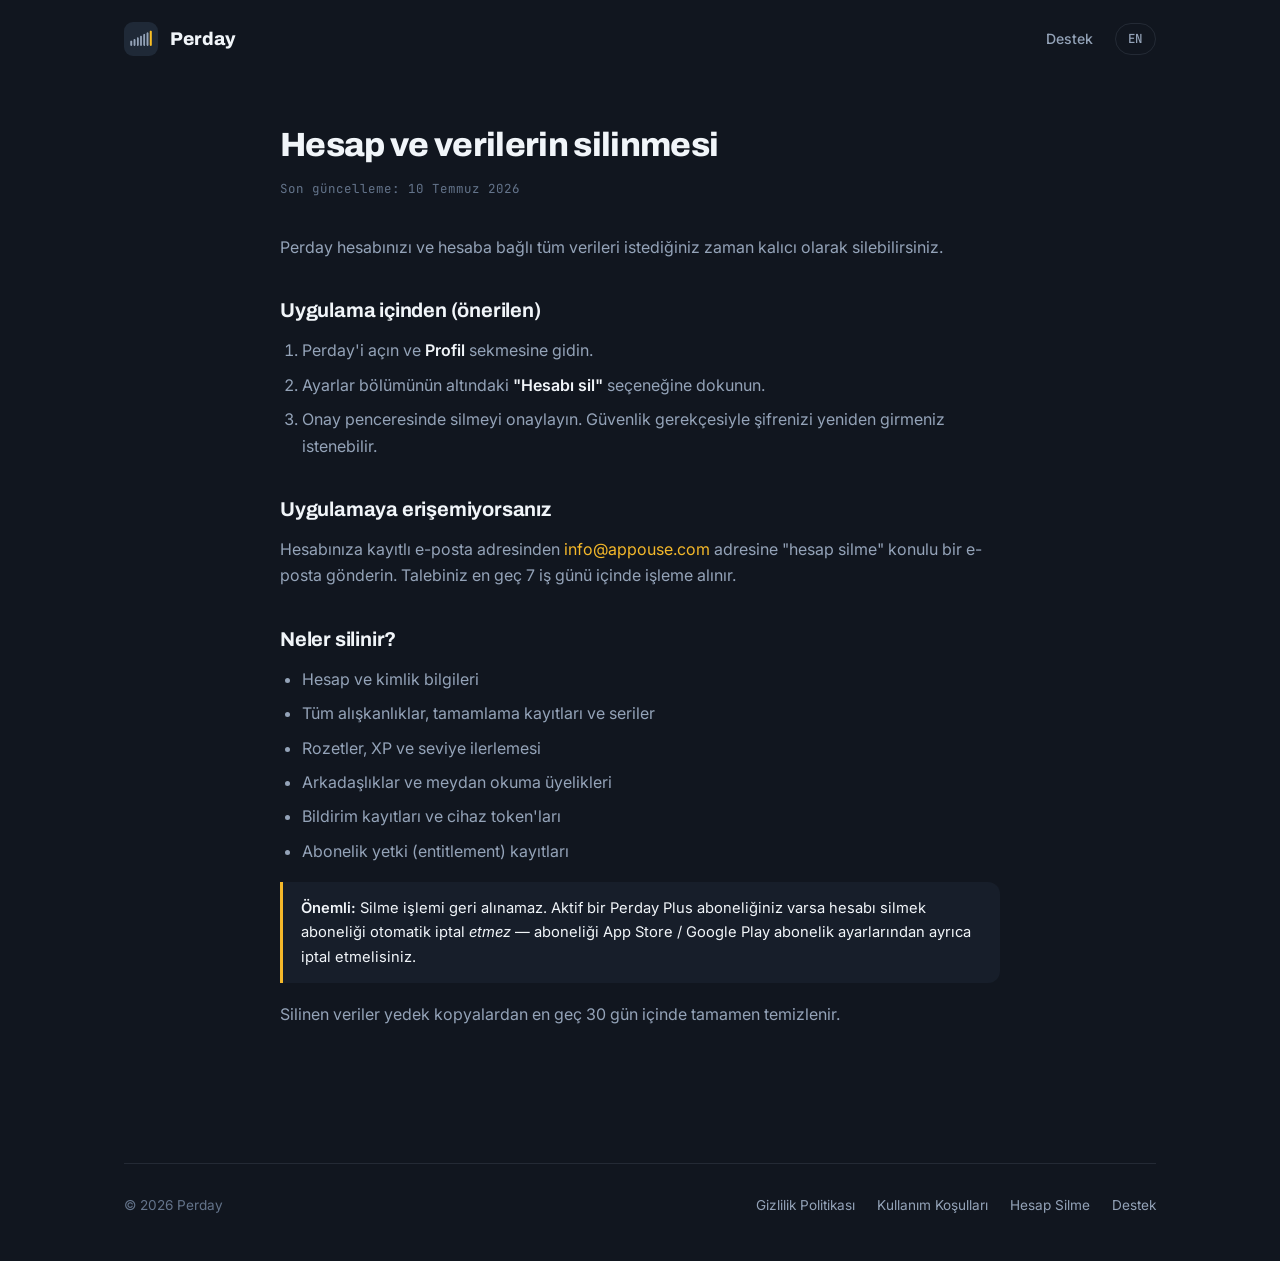
==== account-deletion/index.html @ 303aba84 "Perday web sitesi: landing + legal sayfalar (TR/EN) Statik HTML — build adimi yok. Landing (centik/t" ====
<!DOCTYPE html>
<html lang="tr">
<head>
  <meta charset="UTF-8">
  <meta name="viewport" content="width=device-width, initial-scale=1.0">
  <title>Hesap Silme — Perday</title>
  <meta name="description" content="Perday hesabınızı ve tüm verilerinizi nasıl sileceğinizi adım adım anlatır.">
  <link rel="icon" type="image/png" href="/assets/icon.png">
  <link rel="alternate" hreflang="en" href="https://perday.appouse.dev/en/account-deletion/">
  <link rel="preconnect" href="https://fonts.googleapis.com">
  <link rel="preconnect" href="https://fonts.gstatic.com" crossorigin>
  <link href="https://fonts.googleapis.com/css2?family=Archivo:wght@700;800&family=Inter:wght@400;500;600&family=JetBrains+Mono:wght@400;700&display=swap" rel="stylesheet">
  <link rel="stylesheet" href="/assets/style.css">
</head>
<body>
  <div class="wrap">
    <header class="site-header">
      <a class="brand" href="/"><img src="/assets/icon.png" alt="" width="34" height="34">Perday</a>
      <nav class="header-nav" aria-label="Site">
        <a href="/support/">Destek</a>
        <a class="lang-switch" href="/en/account-deletion/" lang="en" hreflang="en">EN</a>
      </nav>
    </header>

    <main class="doc">
      <h1>Hesap ve verilerin silinmesi</h1>
      <span class="updated">Son güncelleme: 10 Temmuz 2026</span>

      <p>Perday hesabınızı ve hesaba bağlı tüm verileri istediğiniz zaman
        kalıcı olarak silebilirsiniz.</p>

      <h2>Uygulama içinden (önerilen)</h2>
      <ol>
        <li>Perday'i açın ve <strong>Profil</strong> sekmesine gidin.</li>
        <li>Ayarlar bölümünün altındaki <strong>"Hesabı sil"</strong>
          seçeneğine dokunun.</li>
        <li>Onay penceresinde silmeyi onaylayın. Güvenlik gerekçesiyle
          şifrenizi yeniden girmeniz istenebilir.</li>
      </ol>

      <h2>Uygulamaya erişemiyorsanız</h2>
      <p>Hesabınıza kayıtlı e-posta adresinden
        <a href="mailto:info@appouse.com">info@appouse.com</a>
        adresine "hesap silme" konulu bir e-posta gönderin. Talebiniz en geç
        7 iş günü içinde işleme alınır.</p>

      <h2>Neler silinir?</h2>
      <ul>
        <li>Hesap ve kimlik bilgileri</li>
        <li>Tüm alışkanlıklar, tamamlama kayıtları ve seriler</li>
        <li>Rozetler, XP ve seviye ilerlemesi</li>
        <li>Arkadaşlıklar ve meydan okuma üyelikleri</li>
        <li>Bildirim kayıtları ve cihaz token'ları</li>
        <li>Abonelik yetki (entitlement) kayıtları</li>
      </ul>

      <div class="note"><strong>Önemli:</strong> Silme işlemi geri alınamaz.
        Aktif bir Perday Plus aboneliğiniz varsa hesabı silmek aboneliği
        otomatik iptal <em>etmez</em> — aboneliği App Store / Google Play
        abonelik ayarlarından ayrıca iptal etmelisiniz.</div>

      <p>Silinen veriler yedek kopyalardan en geç 30 gün içinde tamamen
        temizlenir.</p>
    </main>

    <footer class="site-footer">
      <span>© 2026 Perday</span>
      <nav class="footer-links" aria-label="Yasal">
        <a href="/privacy/">Gizlilik Politikası</a>
        <a href="/terms/">Kullanım Koşulları</a>
        <a href="/account-deletion/">Hesap Silme</a>
        <a href="/support/">Destek</a>
      </nav>
    </footer>
  </div>
</body>
</html>
---- assets/style.css ----
/* Perday — marka: dark #11161F, gold #F4B82A, orange #FB7A3C.
   İmza öğesi: çentik (tally) motifi — "her güne bir çentik". */

:root {
  --bg: #11161F;
  --card: #1F2937;
  --card-deep: #171e2a;
  --gold: #F4B82A;
  --orange: #FB7A3C;
  --text: #F1F5F9;
  --slate: #94A3B8;
  --dim: #64748B;
  --line: rgba(148, 163, 184, 0.14);
  --radius: 18px;
  --font-display: "Archivo", sans-serif;
  --font-body: "Inter", sans-serif;
  --font-mono: "JetBrains Mono", monospace;
}

* { margin: 0; padding: 0; box-sizing: border-box; }

html { scroll-behavior: smooth; }

body {
  background: var(--bg);
  color: var(--text);
  font-family: var(--font-body);
  font-size: 16px;
  line-height: 1.65;
  -webkit-font-smoothing: antialiased;
}

a { color: var(--gold); text-decoration: none; }
a:hover { text-decoration: underline; }
:focus-visible { outline: 2px solid var(--gold); outline-offset: 3px; border-radius: 4px; }

.wrap { max-width: 1080px; margin: 0 auto; padding: 0 24px; }

/* ---------- Header ---------- */
.site-header {
  display: flex; align-items: center; justify-content: space-between;
  padding: 22px 0;
}
.brand { display: flex; align-items: center; gap: 12px; color: var(--text); font-family: var(--font-display); font-weight: 800; font-size: 1.15rem; letter-spacing: 0.01em; }
.brand:hover { text-decoration: none; }
.brand img { width: 34px; height: 34px; border-radius: 9px; display: block; }
.header-nav { display: flex; align-items: center; gap: 22px; font-size: 0.88rem; }
.header-nav a { color: var(--slate); font-weight: 500; }
.header-nav a:hover { color: var(--text); text-decoration: none; }
.lang-switch {
  font-family: var(--font-mono); font-size: 0.78rem; letter-spacing: 0.06em;
  border: 1px solid var(--line); border-radius: 999px; padding: 5px 12px;
  color: var(--slate) !important;
}
.lang-switch:hover { border-color: var(--gold); color: var(--gold) !important; }

/* ---------- Hero ---------- */
.hero {
  display: grid; grid-template-columns: 1.05fr 0.95fr; gap: 48px;
  align-items: center; padding: 64px 0 88px;
}
.eyebrow {
  font-family: var(--font-mono); font-size: 0.72rem; font-weight: 700;
  letter-spacing: 0.22em; text-transform: uppercase; color: var(--orange);
  display: block; margin-bottom: 18px;
}
.hero h1 {
  font-family: var(--font-display); font-weight: 800;
  font-size: clamp(2.6rem, 5.5vw, 4rem); line-height: 1.04;
  letter-spacing: -0.025em; margin-bottom: 20px;
}
.hero h1 em { font-style: normal; color: var(--gold); }
.hero .lede { color: var(--slate); font-size: 1.08rem; max-width: 46ch; margin-bottom: 32px; }
.store-row { display: flex; flex-wrap: wrap; gap: 12px; align-items: center; }
.store-chip {
  display: inline-flex; align-items: center; gap: 10px;
  background: var(--card); border: 1px solid var(--line); border-radius: 14px;
  padding: 12px 18px; color: var(--text); font-weight: 600; font-size: 0.92rem;
}
.store-chip:hover { text-decoration: none; border-color: var(--gold); }
.store-chip .soon {
  font-family: var(--font-mono); font-size: 0.62rem; letter-spacing: 0.14em;
  text-transform: uppercase; color: var(--bg); background: var(--gold);
  border-radius: 6px; padding: 2px 7px; font-weight: 700;
}
.store-chip svg { width: 20px; height: 20px; fill: var(--slate); }

/* ---------- İmza: çentik panosu ---------- */
.tally-board {
  background: linear-gradient(160deg, var(--card) 0%, var(--card-deep) 100%);
  border: 1px solid var(--line); border-radius: var(--radius);
  padding: 34px 34px 26px; position: relative; overflow: hidden;
}
.tally-board::after {
  /* zemine kazınmış dev, silik çentik — doku */
  content: ""; position: absolute; right: -30px; bottom: -46px;
  width: 190px; height: 190px; opacity: 0.05; pointer-events: none;
  background:
    linear-gradient(var(--text), var(--text)) 20px 0 / 10px 100% no-repeat,
    linear-gradient(var(--text), var(--text)) 60px 0 / 10px 100% no-repeat,
    linear-gradient(var(--text), var(--text)) 100px 0 / 10px 100% no-repeat,
    linear-gradient(var(--text), var(--text)) 140px 0 / 10px 100% no-repeat;
  transform: rotate(8deg);
}
.tally-label {
  font-family: var(--font-mono); font-size: 0.72rem; letter-spacing: 0.2em;
  text-transform: uppercase; color: var(--slate); margin-bottom: 20px;
  display: flex; justify-content: space-between; gap: 12px;
}
.tally-label strong { color: var(--gold); font-weight: 700; }
.tally-svg { width: 100%; height: auto; display: block; }
.tally-svg line {
  stroke: var(--text); stroke-width: 7; stroke-linecap: round;
  stroke-dasharray: 120; stroke-dashoffset: 120;
  animation: strokeIn 0.45s ease-out forwards;
}
.tally-svg line.cross {
  stroke: var(--gold); stroke-dasharray: 160; stroke-dashoffset: 160;
}
.tally-svg line.today { stroke: var(--orange); }
.tally-caption {
  margin-top: 18px; font-family: var(--font-mono); font-size: 0.8rem;
  color: var(--slate); display: flex; align-items: baseline; gap: 10px;
}
.tally-caption .count {
  font-size: 2rem; font-weight: 700; color: var(--gold); line-height: 1;
}
@keyframes strokeIn { to { stroke-dashoffset: 0; } }
/* çizgiler sırayla çizilir — gecikmeler inline style ile veriliyor */
@media (prefers-reduced-motion: reduce) {
  .tally-svg line { animation: none; stroke-dashoffset: 0; }
}

/* ---------- Özellikler ---------- */
section { padding: 34px 0; }
.section-head { margin-bottom: 28px; max-width: 60ch; }
.section-head h2 {
  font-family: var(--font-display); font-weight: 800; font-size: 1.7rem;
  letter-spacing: -0.015em; margin-bottom: 8px;
}
.section-head p { color: var(--slate); }
.feature-grid { display: grid; grid-template-columns: repeat(3, 1fr); gap: 14px; }
.feature {
  background: var(--card-deep); border: 1px solid var(--line);
  border-radius: var(--radius); padding: 22px;
}
.feature .icon {
  width: 38px; height: 38px; border-radius: 11px; display: grid; place-items: center;
  background: rgba(244, 184, 42, 0.12); margin-bottom: 14px;
}
.feature .icon svg { width: 20px; height: 20px; stroke: var(--gold); fill: none; stroke-width: 1.8; stroke-linecap: round; stroke-linejoin: round; }
.feature h3 { font-family: var(--font-display); font-weight: 700; font-size: 1.02rem; margin-bottom: 6px; }
.feature p { color: var(--slate); font-size: 0.9rem; }

/* ---------- Offline şeridi ---------- */
.strip {
  border: 1px solid var(--line); border-radius: var(--radius);
  background:
    linear-gradient(90deg, rgba(244,184,42,0.07), rgba(251,122,60,0.05)),
    var(--card-deep);
  padding: 30px; display: grid; grid-template-columns: auto 1fr; gap: 22px; align-items: center;
}
.strip .badge {
  font-family: var(--font-mono); font-weight: 700; font-size: 0.78rem;
  letter-spacing: 0.16em; color: var(--bg); background: var(--gold);
  padding: 8px 14px; border-radius: 10px; white-space: nowrap;
}
.strip h3 { font-family: var(--font-display); font-weight: 700; font-size: 1.1rem; margin-bottom: 4px; }
.strip p { color: var(--slate); font-size: 0.92rem; }

/* ---------- Plus ---------- */
.plus { display: flex; flex-wrap: wrap; align-items: baseline; gap: 8px 14px; color: var(--slate); font-size: 0.92rem; }
.plus .name { font-family: var(--font-display); font-weight: 800; color: var(--gold); font-size: 1.05rem; }

/* ---------- Footer ---------- */
.site-footer {
  border-top: 1px solid var(--line); margin-top: 56px; padding: 30px 0 44px;
  display: flex; flex-wrap: wrap; gap: 14px 26px; align-items: center; justify-content: space-between;
  color: var(--dim); font-size: 0.85rem;
}
.footer-links { display: flex; flex-wrap: wrap; gap: 8px 22px; }
.footer-links a { color: var(--slate); }
.footer-links a:hover { color: var(--gold); }

/* ---------- Doküman (legal) sayfaları ---------- */
.doc { max-width: 720px; margin: 0 auto; padding: 40px 0 80px; }
.doc h1 {
  font-family: var(--font-display); font-weight: 800; font-size: 2.1rem;
  letter-spacing: -0.02em; margin-bottom: 6px;
}
.doc .updated {
  font-family: var(--font-mono); font-size: 0.78rem; letter-spacing: 0.08em;
  color: var(--dim); margin-bottom: 34px; display: block;
}
.doc h2 {
  font-family: var(--font-display); font-weight: 700; font-size: 1.25rem;
  margin: 34px 0 10px; letter-spacing: -0.01em;
}
.doc p, .doc li { color: var(--slate); }
.doc strong { color: var(--text); font-weight: 600; }
.doc ul, .doc ol { padding-left: 22px; margin: 10px 0; }
.doc li { margin-bottom: 8px; }
.doc .note {
  border-left: 3px solid var(--gold); background: var(--card-deep);
  border-radius: 0 12px 12px 0; padding: 14px 18px; margin: 18px 0;
  font-size: 0.92rem;
}

/* ---------- Responsive ---------- */
@media (max-width: 880px) {
  .hero { grid-template-columns: 1fr; gap: 36px; padding: 40px 0 56px; }
  .feature-grid { grid-template-columns: 1fr 1fr; }
}
@media (max-width: 560px) {
  .feature-grid { grid-template-columns: 1fr; }
  .strip { grid-template-columns: 1fr; }
  .header-nav { gap: 14px; }
  .header-nav .hide-sm { display: none; }
}
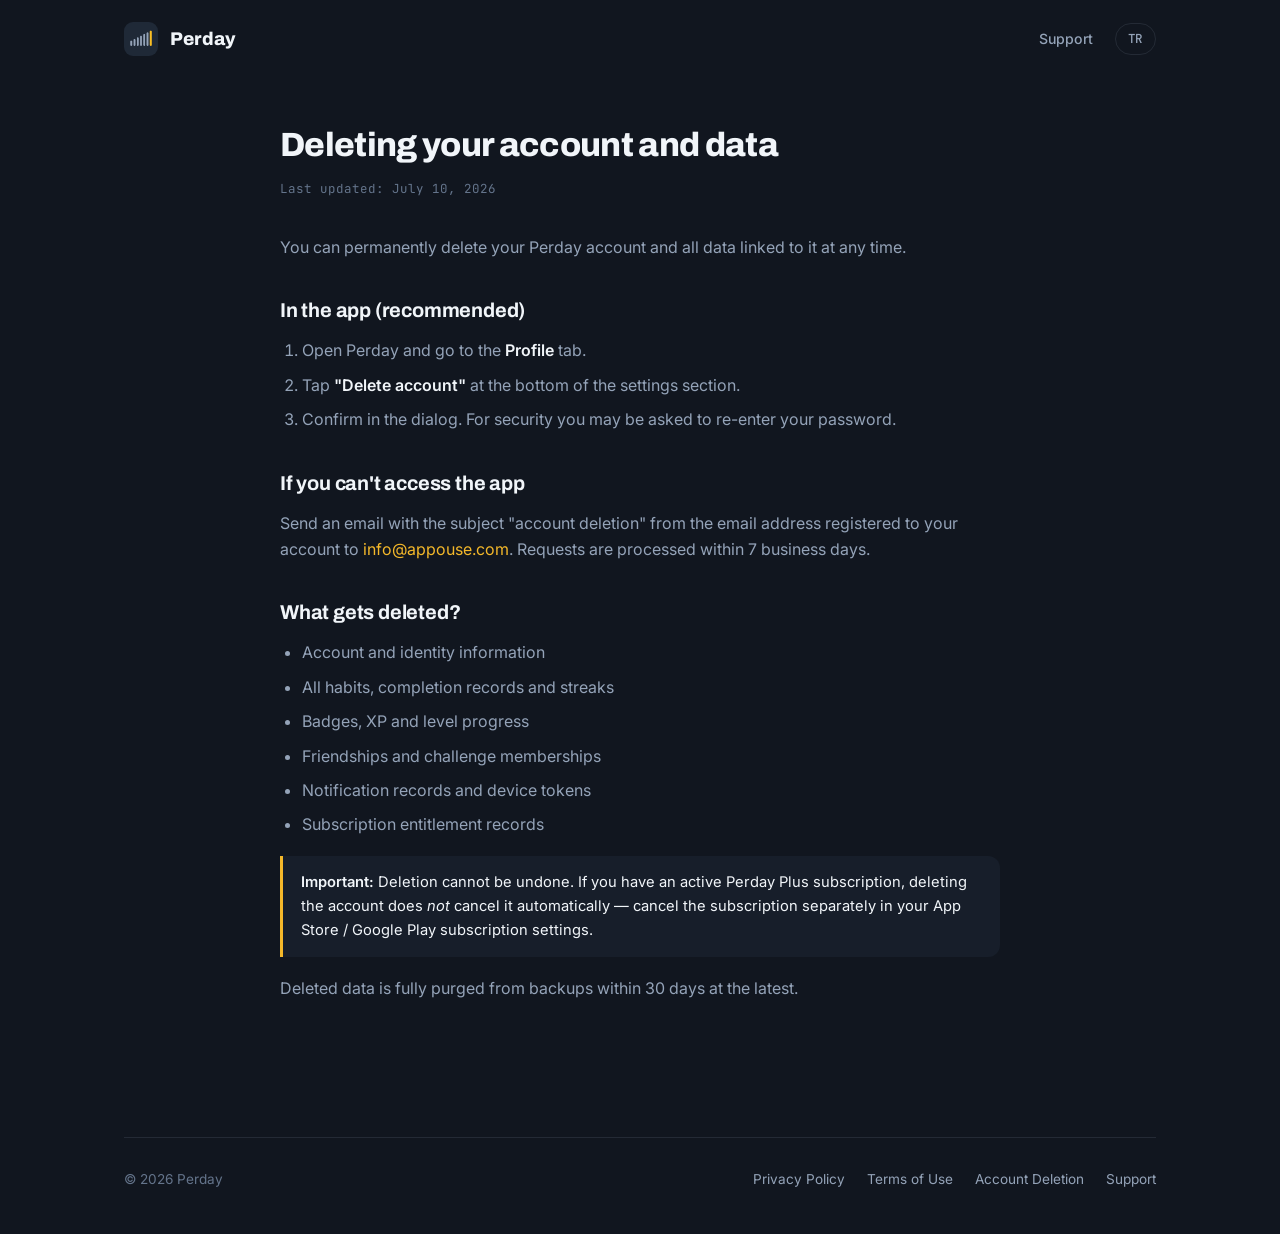
==== commit 5579300d: "Make English the default language, move Turkish under /tr/ - EN pages now served at root, TR mirrors" ====
--- a/account-deletion/index.html
+++ b/account-deletion/index.html
@@ -1,12 +1,12 @@
 <!DOCTYPE html>
-<html lang="tr">
+<html lang="en">
 <head>
   <meta charset="UTF-8">
   <meta name="viewport" content="width=device-width, initial-scale=1.0">
-  <title>Hesap Silme — Perday</title>
-  <meta name="description" content="Perday hesabınızı ve tüm verilerinizi nasıl sileceğinizi adım adım anlatır.">
+  <title>Account Deletion — Perday</title>
+  <meta name="description" content="How to permanently delete your Perday account and all of your data.">
   <link rel="icon" type="image/png" href="/assets/icon.png">
-  <link rel="alternate" hreflang="en" href="https://perday.appouse.dev/en/account-deletion/">
+  <link rel="alternate" hreflang="tr" href="https://perday.appouse.dev/tr/account-deletion/">
   <link rel="preconnect" href="https://fonts.googleapis.com">
   <link rel="preconnect" href="https://fonts.gstatic.com" crossorigin>
   <link href="https://fonts.googleapis.com/css2?family=Archivo:wght@700;800&family=Inter:wght@400;500;600&family=JetBrains+Mono:wght@400;700&display=swap" rel="stylesheet">
@@ -17,59 +17,60 @@
     <header class="site-header">
       <a class="brand" href="/"><img src="/assets/icon.png" alt="" width="34" height="34">Perday</a>
       <nav class="header-nav" aria-label="Site">
-        <a href="/support/">Destek</a>
-        <a class="lang-switch" href="/en/account-deletion/" lang="en" hreflang="en">EN</a>
+        <a href="/support/">Support</a>
+        <a class="lang-switch" href="/tr/account-deletion/" lang="tr" hreflang="tr">TR</a>
       </nav>
     </header>
 
     <main class="doc">
-      <h1>Hesap ve verilerin silinmesi</h1>
-      <span class="updated">Son güncelleme: 10 Temmuz 2026</span>
+      <h1>Deleting your account and data</h1>
+      <span class="updated">Last updated: July 10, 2026</span>
 
-      <p>Perday hesabınızı ve hesaba bağlı tüm verileri istediğiniz zaman
-        kalıcı olarak silebilirsiniz.</p>
+      <p>You can permanently delete your Perday account and all data linked
+        to it at any time.</p>
 
-      <h2>Uygulama içinden (önerilen)</h2>
+      <h2>In the app (recommended)</h2>
       <ol>
-        <li>Perday'i açın ve <strong>Profil</strong> sekmesine gidin.</li>
-        <li>Ayarlar bölümünün altındaki <strong>"Hesabı sil"</strong>
-          seçeneğine dokunun.</li>
-        <li>Onay penceresinde silmeyi onaylayın. Güvenlik gerekçesiyle
-          şifrenizi yeniden girmeniz istenebilir.</li>
+        <li>Open Perday and go to the <strong>Profile</strong> tab.</li>
+        <li>Tap <strong>"Delete account"</strong> at the bottom of the
+          settings section.</li>
+        <li>Confirm in the dialog. For security you may be asked to re-enter
+          your password.</li>
       </ol>
 
-      <h2>Uygulamaya erişemiyorsanız</h2>
-      <p>Hesabınıza kayıtlı e-posta adresinden
-        <a href="mailto:info@appouse.com">info@appouse.com</a>
-        adresine "hesap silme" konulu bir e-posta gönderin. Talebiniz en geç
-        7 iş günü içinde işleme alınır.</p>
+      <h2>If you can't access the app</h2>
+      <p>Send an email with the subject "account deletion" from the email
+        address registered to your account to
+        <a href="mailto:info@appouse.com">info@appouse.com</a>.
+        Requests are processed within 7 business days.</p>
 
-      <h2>Neler silinir?</h2>
+      <h2>What gets deleted?</h2>
       <ul>
-        <li>Hesap ve kimlik bilgileri</li>
-        <li>Tüm alışkanlıklar, tamamlama kayıtları ve seriler</li>
-        <li>Rozetler, XP ve seviye ilerlemesi</li>
-        <li>Arkadaşlıklar ve meydan okuma üyelikleri</li>
-        <li>Bildirim kayıtları ve cihaz token'ları</li>
-        <li>Abonelik yetki (entitlement) kayıtları</li>
+        <li>Account and identity information</li>
+        <li>All habits, completion records and streaks</li>
+        <li>Badges, XP and level progress</li>
+        <li>Friendships and challenge memberships</li>
+        <li>Notification records and device tokens</li>
+        <li>Subscription entitlement records</li>
       </ul>
 
-      <div class="note"><strong>Önemli:</strong> Silme işlemi geri alınamaz.
-        Aktif bir Perday Plus aboneliğiniz varsa hesabı silmek aboneliği
-        otomatik iptal <em>etmez</em> — aboneliği App Store / Google Play
-        abonelik ayarlarından ayrıca iptal etmelisiniz.</div>
+      <div class="note"><strong>Important:</strong> Deletion cannot be
+        undone. If you have an active Perday Plus subscription, deleting the
+        account does <em>not</em> cancel it automatically — cancel the
+        subscription separately in your App Store / Google Play subscription
+        settings.</div>
 
-      <p>Silinen veriler yedek kopyalardan en geç 30 gün içinde tamamen
-        temizlenir.</p>
+      <p>Deleted data is fully purged from backups within 30 days at the
+        latest.</p>
     </main>
 
     <footer class="site-footer">
       <span>© 2026 Perday</span>
-      <nav class="footer-links" aria-label="Yasal">
-        <a href="/privacy/">Gizlilik Politikası</a>
-        <a href="/terms/">Kullanım Koşulları</a>
-        <a href="/account-deletion/">Hesap Silme</a>
-        <a href="/support/">Destek</a>
+      <nav class="footer-links" aria-label="Legal">
+        <a href="/privacy/">Privacy Policy</a>
+        <a href="/terms/">Terms of Use</a>
+        <a href="/account-deletion/">Account Deletion</a>
+        <a href="/support/">Support</a>
       </nav>
     </footer>
   </div>
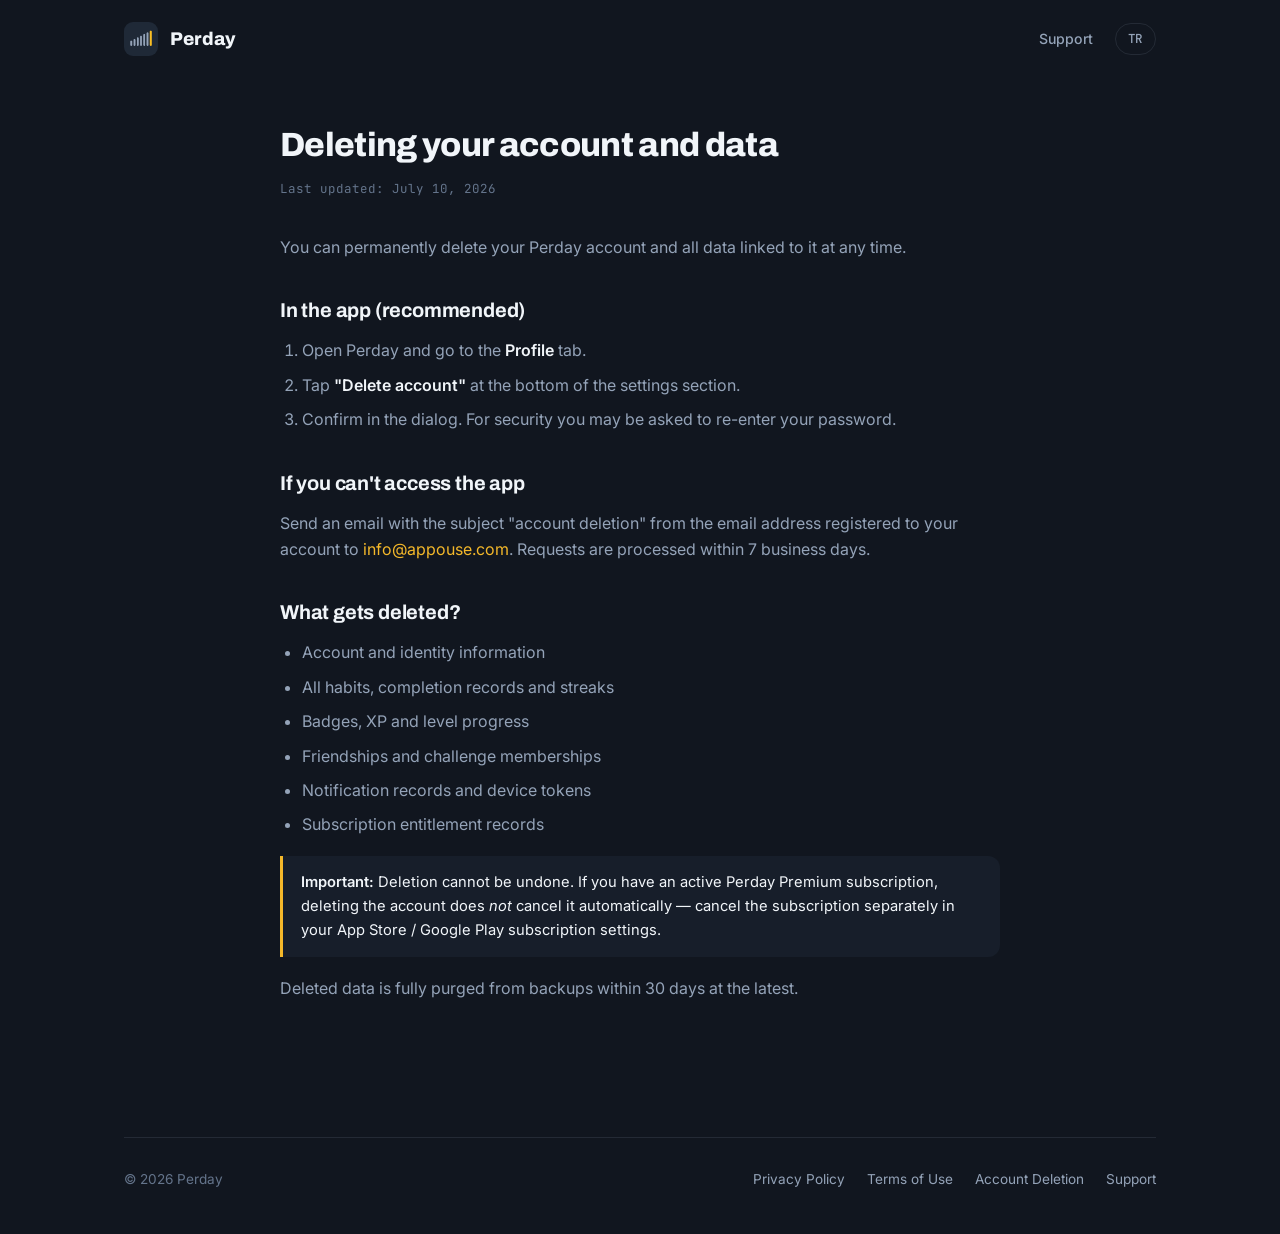
==== commit 90d874b5: "Abonelik adı: Perday Plus → Perday Premium (uygulama ve mağazalarla tutarlı)" ====
--- a/account-deletion/index.html
+++ b/account-deletion/index.html
@@ -55,7 +55,7 @@
       </ul>
 
       <div class="note"><strong>Important:</strong> Deletion cannot be
-        undone. If you have an active Perday Plus subscription, deleting the
+        undone. If you have an active Perday Premium subscription, deleting the
         account does <em>not</em> cancel it automatically — cancel the
         subscription separately in your App Store / Google Play subscription
         settings.</div>
